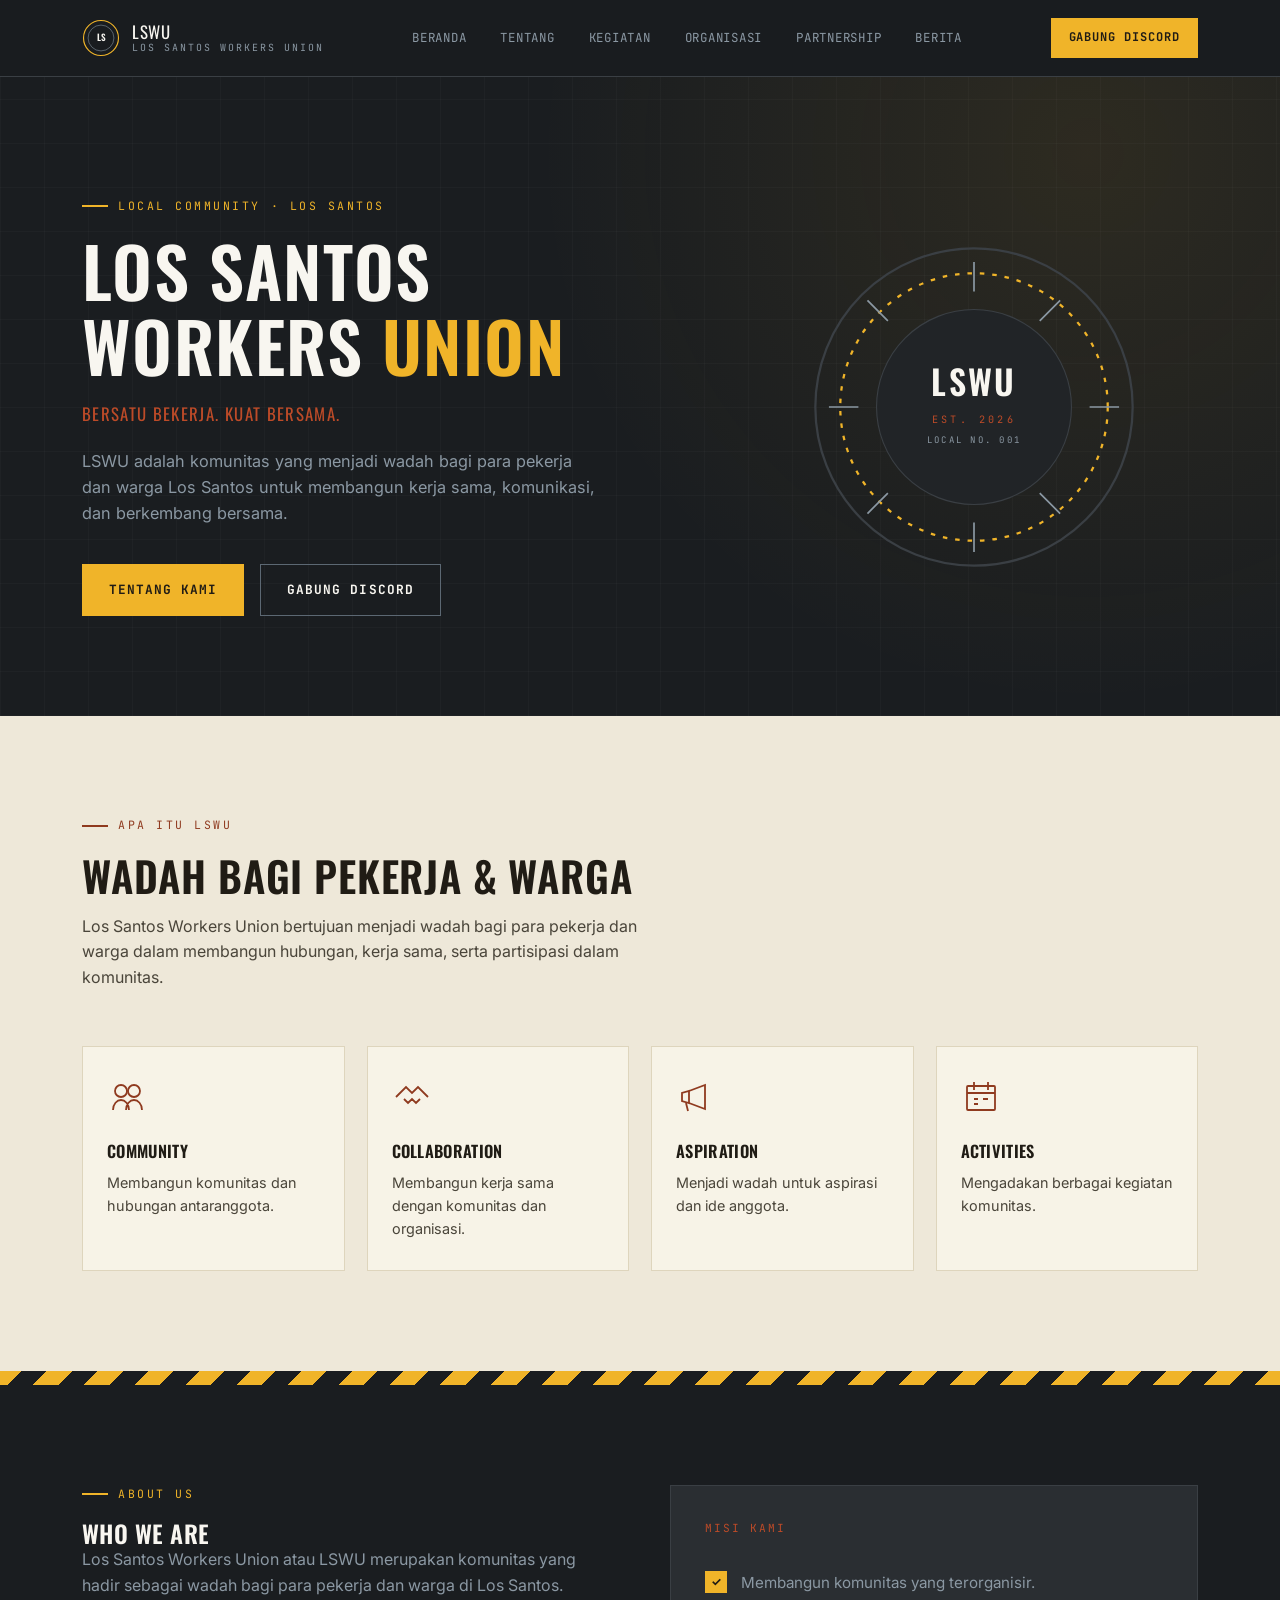
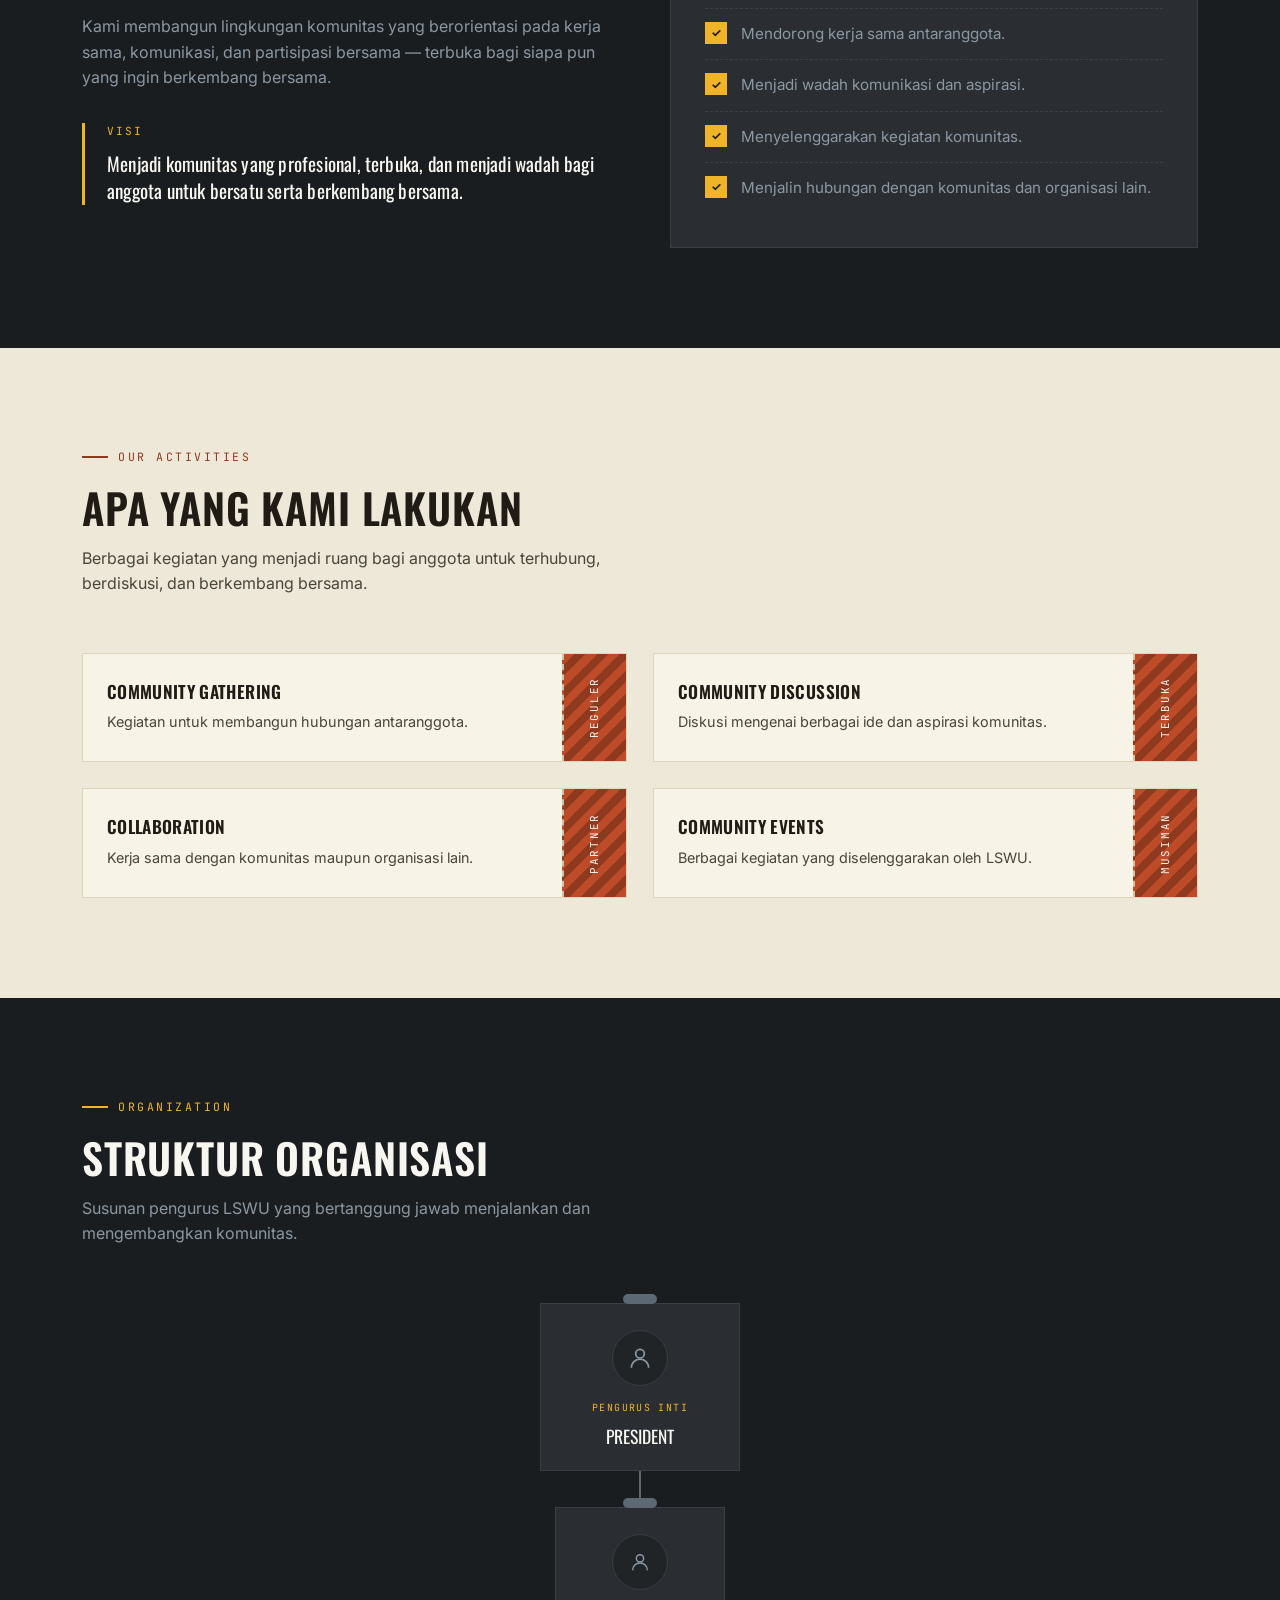
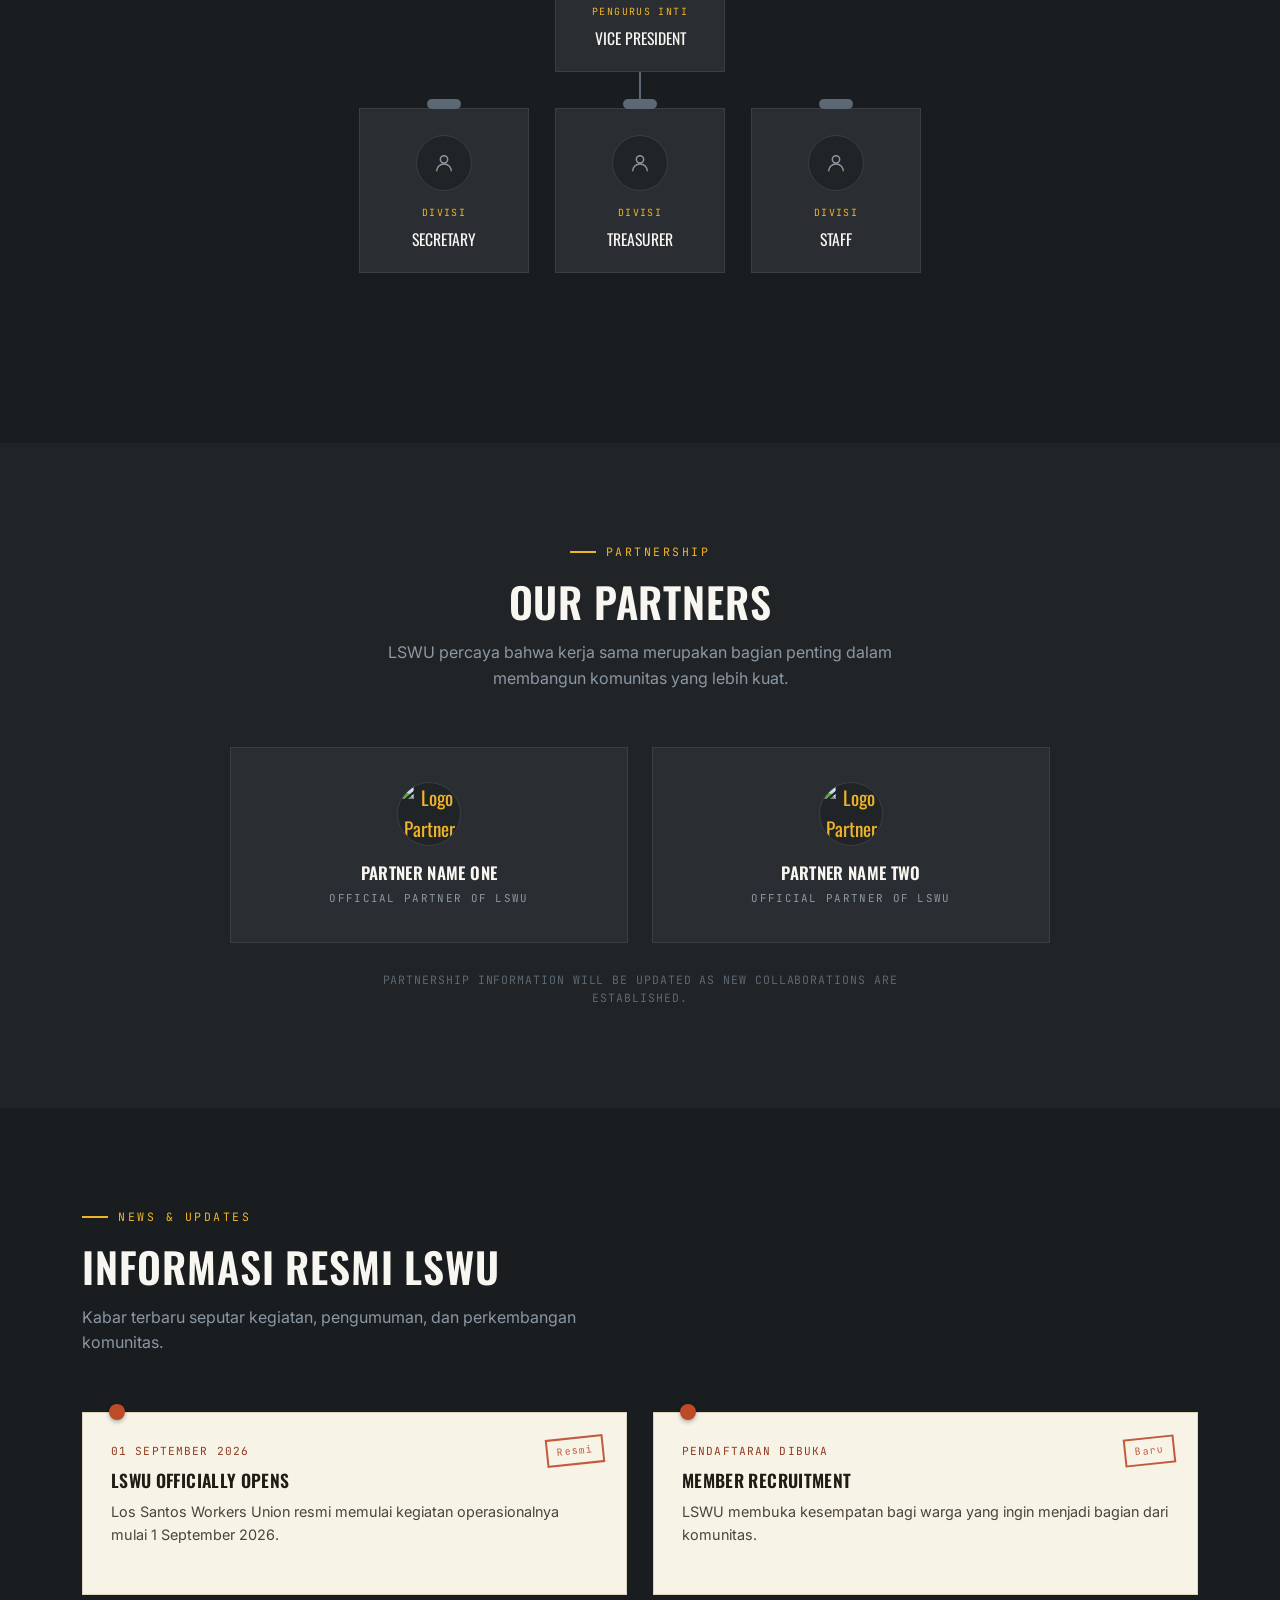
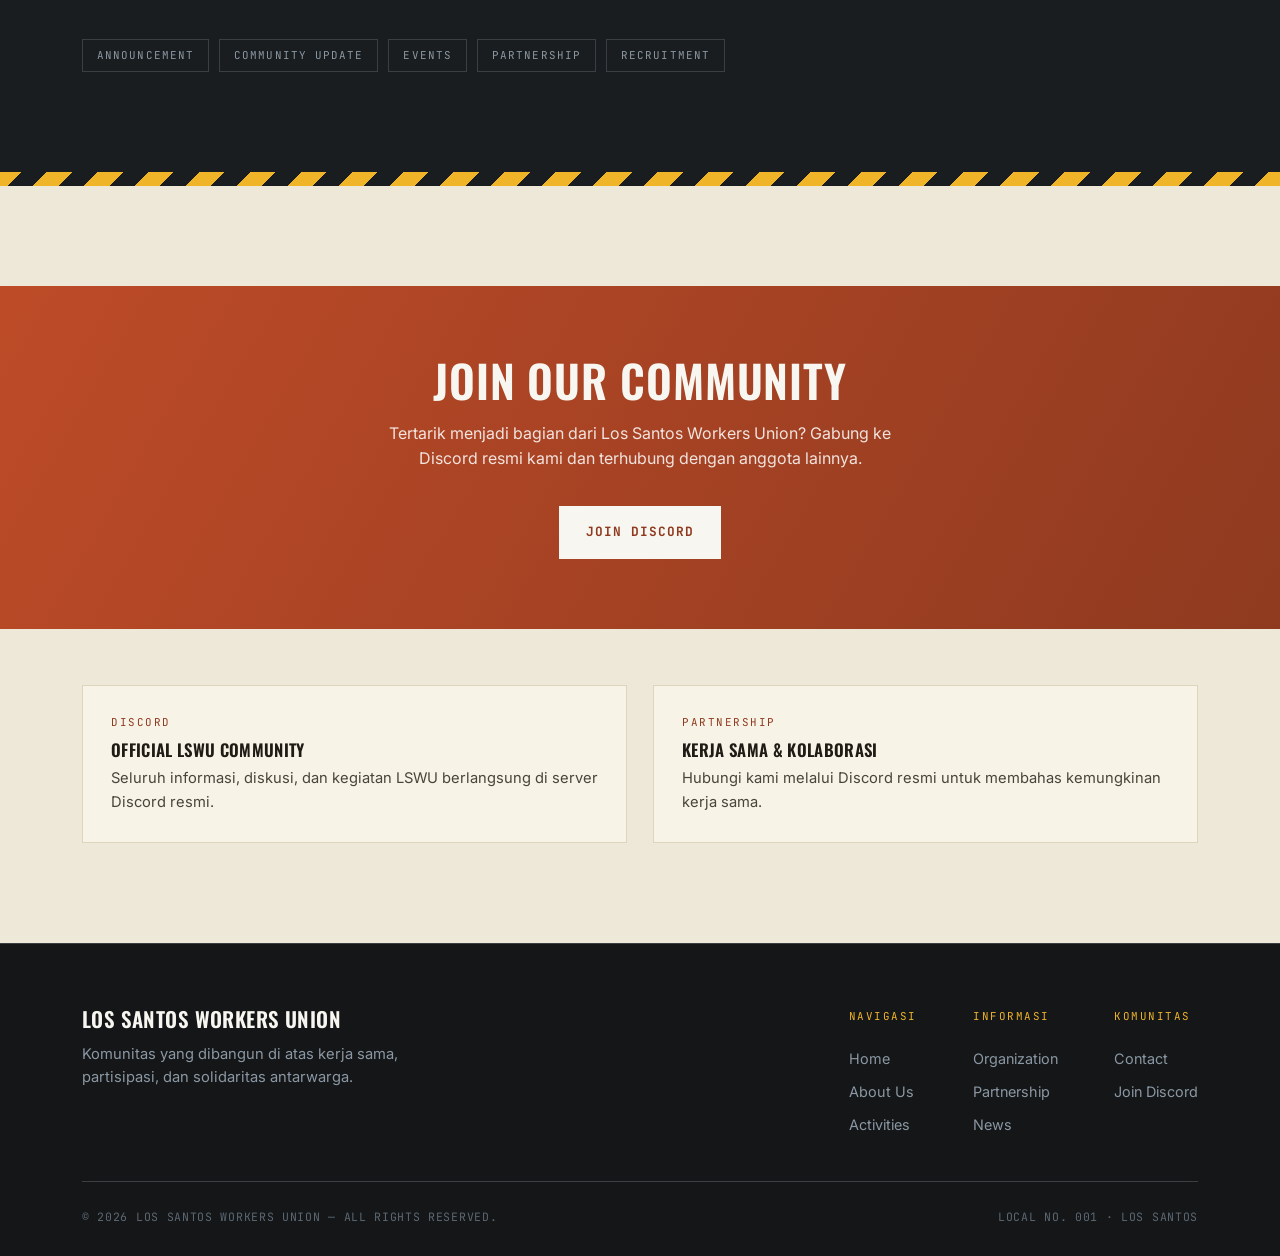
==== lswu-website.html @ d6a686f3 "lswu-website.html" ====
<!DOCTYPE html>
<html lang="id">
<head>
<meta charset="UTF-8">
<meta name="viewport" content="width=device-width, initial-scale=1.0">
<title>Los Santos Workers Union — LSWU</title>
<link rel="preconnect" href="https://fonts.googleapis.com">
<link rel="preconnect" href="https://fonts.gstatic.com" crossorigin>
<link href="https://fonts.googleapis.com/css2?family=Oswald:wght@400;500;600;700&family=Inter:wght@400;500;600;700&family=JetBrains+Mono:wght@400;500;700&display=swap" rel="stylesheet">
<style>
  :root{
    --charcoal:#1a1d20;
    --charcoal-2:#212427;
    --concrete:#2a2e32;
    --concrete-line:#3a3f44;
    --paper:#eee8d9;
    --paper-card:#f7f3e7;
    --ink:#201c15;
    --ink-soft:#4a453a;
    --steel:#8b98a3;
    --steel-dark:#5c6873;
    --yellow:#f0b429;
    --yellow-dark:#c8930f;
    --rust:#bd4b28;
    --rust-dark:#8f3a1f;
    --white:#f8f6f0;

    --font-display:'Oswald', sans-serif;
    --font-body:'Inter', sans-serif;
    --font-mono:'JetBrains Mono', monospace;

    --radius:2px;
  }

  *{box-sizing:border-box;margin:0;padding:0;}
  html{scroll-behavior:smooth;}
  body{
    font-family:var(--font-body);
    background:var(--charcoal);
    color:var(--white);
    line-height:1.6;
    -webkit-font-smoothing:antialiased;
    overflow-x:hidden;
  }
  img{max-width:100%;display:block;}
  a{color:inherit;text-decoration:none;}
  ul{list-style:none;}

  h1,h2,h3,h4{
    font-family:var(--font-display);
    text-transform:uppercase;
    letter-spacing:0.02em;
    font-weight:600;
    line-height:1.08;
  }

  .eyebrow{
    font-family:var(--font-mono);
    font-size:0.72rem;
    letter-spacing:0.22em;
    text-transform:uppercase;
    color:var(--yellow);
    display:flex;
    align-items:center;
    gap:10px;
    margin-bottom:18px;
  }
  .eyebrow::before{
    content:"";
    width:26px;
    height:2px;
    background:var(--yellow);
    display:inline-block;
  }
  section .eyebrow.on-paper{color:var(--rust-dark);}
  section .eyebrow.on-paper::before{background:var(--rust-dark);}

  :focus-visible{
    outline:3px solid var(--yellow);
    outline-offset:3px;
  }

  .wrap{
    max-width:1180px;
    margin:0 auto;
    padding:0 32px;
  }

  /* ---------- RIVET / TEXTURE UTILS ---------- */
  .riveted{
    position:relative;
    border:1px solid var(--concrete-line);
  }
  .riveted::before,.riveted::after{
    content:"";
    position:absolute;
    width:7px;height:7px;
    border-radius:50%;
    background:radial-gradient(circle at 35% 35%, #9aa4ab, #4b5359 70%);
    top:10px;
  }
  .riveted::before{left:10px;}
  .riveted::after{right:10px;}

  .hazard-divider{
    height:14px;
    width:100%;
    background:repeating-linear-gradient(
      -45deg,
      var(--yellow) 0 18px,
      var(--charcoal) 18px 36px
    );
    background-color: var(--charcoal);
  }

  /* ---------- NAV ---------- */
  header{
    position:sticky;
    top:0;
    z-index:100;
    background:rgba(26,29,32,0.92);
    backdrop-filter:blur(6px);
    border-bottom:1px solid var(--concrete-line);
  }
  nav.wrap{
    display:flex;
    align-items:center;
    justify-content:space-between;
    height:76px;
  }
  .brand{
    display:flex;
    align-items:center;
    gap:12px;
  }
  .brand-mark{width:38px;height:38px;flex-shrink:0;}
  .brand-text{
    font-family:var(--font-display);
    font-size:1.05rem;
    letter-spacing:0.04em;
    line-height:1.05;
  }
  .brand-text span{
    display:block;
    font-family:var(--font-mono);
    font-size:0.62rem;
    letter-spacing:0.2em;
    color:var(--steel);
    text-transform:uppercase;
    margin-top:2px;
  }
  .nav-links{
    display:flex;
    gap:34px;
    font-family:var(--font-mono);
    font-size:0.78rem;
    letter-spacing:0.06em;
    text-transform:uppercase;
  }
  .nav-links a{
    color:var(--steel);
    position:relative;
    padding:6px 0;
    transition:color .2s ease;
  }
  .nav-links a:hover, .nav-links a:focus-visible{color:var(--white);}
  .nav-links a::after{
    content:"";
    position:absolute;
    left:0;bottom:0;
    width:0;height:2px;
    background:var(--yellow);
    transition:width .2s ease;
  }
  .nav-links a:hover::after{width:100%;}

  .nav-cta{
    font-family:var(--font-mono);
    font-size:0.75rem;
    letter-spacing:0.08em;
    text-transform:uppercase;
    background:var(--yellow);
    color:var(--ink);
    padding:10px 18px;
    font-weight:700;
    border:none;
    cursor:pointer;
    transition:transform .15s ease, background .2s ease;
  }
  .nav-cta:hover{background:var(--white);transform:translateY(-2px);}

  .burger{
    display:none;
    flex-direction:column;
    gap:5px;
    background:none;
    border:none;
    cursor:pointer;
    padding:6px;
  }
  .burger span{width:24px;height:2px;background:var(--white);}

  /* ---------- HERO ---------- */
  .hero{
    position:relative;
    padding:120px 0 100px;
    background:
      radial-gradient(circle at 85% 12%, rgba(240,180,41,0.09), transparent 45%),
      repeating-linear-gradient(0deg, rgba(255,255,255,0.025) 0 1px, transparent 1px 44px),
      repeating-linear-gradient(90deg, rgba(255,255,255,0.025) 0 1px, transparent 1px 44px),
      var(--charcoal);
    overflow:hidden;
  }
  .hero-grid{
    display:grid;
    grid-template-columns:1.15fr 0.85fr;
    gap:64px;
    align-items:center;
  }
  .hero h1{
    font-size:clamp(2.6rem, 5.4vw, 4.6rem);
    color:var(--white);
    opacity:0;
    transform:translateY(18px);
    animation:riseIn .7s ease forwards .1s;
  }
  .hero h1 em{
    font-style:normal;
    color:var(--yellow);
  }
  .hero-sub{
    font-family:var(--font-display);
    text-transform:uppercase;
    font-size:1.05rem;
    letter-spacing:0.08em;
    color:var(--rust);
    margin:18px 0 20px;
    opacity:0;
    transform:translateY(18px);
    animation:riseIn .7s ease forwards .25s;
  }
  .hero p.lead{
    max-width:520px;
    color:var(--steel);
    font-size:1.02rem;
    opacity:0;
    transform:translateY(18px);
    animation:riseIn .7s ease forwards .4s;
  }
  .hero-actions{
    display:flex;
    gap:16px;
    margin-top:38px;
    flex-wrap:wrap;
    opacity:0;
    transform:translateY(18px);
    animation:riseIn .7s ease forwards .55s;
  }
  @keyframes riseIn{to{opacity:1;transform:translateY(0);}}

  .btn{
    font-family:var(--font-mono);
    font-size:0.8rem;
    letter-spacing:0.08em;
    text-transform:uppercase;
    padding:15px 26px;
    font-weight:700;
    display:inline-flex;
    align-items:center;
    gap:10px;
    border:1px solid transparent;
    cursor:pointer;
    transition:transform .15s ease, background .2s ease, color .2s ease, border-color .2s ease;
  }
  .btn-primary{background:var(--yellow);color:var(--ink);}
  .btn-primary:hover{background:var(--white);transform:translateY(-2px);}
  .btn-ghost{border-color:var(--steel-dark);color:var(--white);}
  .btn-ghost:hover{border-color:var(--yellow);color:var(--yellow);transform:translateY(-2px);}

  /* union seal badge */
  .seal-wrap{
    display:flex;
    justify-content:center;
    align-items:center;
  }
  .seal{
    width:min(340px, 80vw);
    height:min(340px, 80vw);
    animation:spinSlow 60s linear infinite;
  }
  @media (prefers-reduced-motion: reduce){
    .seal{animation:none;}
    .hero h1,.hero-sub,.hero p.lead,.hero-actions{animation:none;opacity:1;transform:none;}
  }
  @keyframes spinSlow{to{transform:rotate(360deg);}}

  /* ---------- SECTION BASE ---------- */
  section{padding:100px 0;}
  .section-dark{background:var(--charcoal);}
  .section-paper{background:var(--paper);color:var(--ink);}
  .section-charcoal2{background:var(--charcoal-2);}

  .section-head{
    max-width:640px;
    margin-bottom:56px;
  }
  .section-head h2{
    font-size:clamp(1.8rem, 3.4vw, 2.6rem);
  }
  .section-dark .section-head h2, .section-charcoal2 .section-head h2{color:var(--white);}
  .section-paper .section-head h2{color:var(--ink);}
  .section-head p{
    margin-top:16px;
    max-width:560px;
  }
  .section-dark .section-head p, .section-charcoal2 .section-head p{color:var(--steel);}
  .section-paper .section-head p{color:var(--ink-soft);}

  .reveal{
    opacity:0;
    transform:translateY(24px);
    transition:opacity .6s ease, transform .6s ease;
  }
  .reveal.is-visible{opacity:1;transform:translateY(0);}

  /* ---------- WHAT WE DO GRID ---------- */
  .card-grid{
    display:grid;
    grid-template-columns:repeat(4, 1fr);
    gap:22px;
  }
  .task-card{
    background:var(--paper-card);
    border:1px solid #ded5bd;
    padding:30px 24px;
    transition:transform .2s ease, border-color .2s ease, box-shadow .2s ease;
  }
  .task-card:hover{
    transform:translateY(-6px);
    border-color:var(--rust);
    box-shadow:0 14px 28px rgba(0,0,0,0.15);
  }
  .task-icon{
    width:40px;height:40px;
    color:var(--rust-dark);
    margin-bottom:18px;
  }
  .task-card h3{
    font-size:1.02rem;
    color:var(--ink);
    margin-bottom:10px;
  }
  .task-card p{
    font-size:0.9rem;
    color:var(--ink-soft);
  }

  /* ---------- ABOUT ---------- */
  .about-grid{
    display:grid;
    grid-template-columns:1fr 1fr;
    gap:60px;
    align-items:start;
  }
  .about-copy p{color:var(--steel);margin-bottom:16px;max-width:540px;}
  .vision-block{
    border-left:3px solid var(--yellow);
    padding-left:22px;
    margin-top:32px;
  }
  .vision-block .label{
    font-family:var(--font-mono);
    font-size:0.7rem;
    letter-spacing:0.18em;
    text-transform:uppercase;
    color:var(--yellow);
    margin-bottom:10px;
  }
  .vision-block p{
    font-family:var(--font-display);
    font-size:1.2rem;
    text-transform:none;
    letter-spacing:0.01em;
    color:var(--white);
    line-height:1.4;
  }

  .checklist{
    background:var(--concrete);
    border:1px solid var(--concrete-line);
    padding:34px;
  }
  .checklist .label{
    font-family:var(--font-mono);
    font-size:0.7rem;
    letter-spacing:0.18em;
    text-transform:uppercase;
    color:var(--rust);
    margin-bottom:20px;
  }
  .checklist li{
    display:flex;
    gap:14px;
    padding:13px 0;
    border-bottom:1px dashed var(--concrete-line);
    color:var(--steel);
    font-size:0.95rem;
  }
  .checklist li:last-child{border-bottom:none;}
  .checklist li::before{
    content:"✓";
    flex-shrink:0;
    width:22px;height:22px;
    display:flex;
    align-items:center;
    justify-content:center;
    background:var(--yellow);
    color:var(--ink);
    font-size:0.75rem;
    font-weight:700;
  }

  /* ---------- ACTIVITIES (ticket cards) ---------- */
  .ticket-grid{
    display:grid;
    grid-template-columns:repeat(2, 1fr);
    gap:26px;
  }
  .ticket{
    display:grid;
    grid-template-columns:1fr auto;
    background:var(--paper-card);
    border:1px solid #ded5bd;
    position:relative;
    overflow:hidden;
    transition:transform .2s ease;
  }
  .ticket:hover{transform:translateY(-4px);}
  .ticket-main{padding:28px 24px;}
  .ticket-main h3{
    font-size:1.08rem;
    color:var(--ink);
    margin-bottom:10px;
  }
  .ticket-main p{
    font-size:0.9rem;
    color:var(--ink-soft);
  }
  .ticket-stub{
    width:64px;
    border-left:2px dashed #cfc4a4;
    display:flex;
    align-items:center;
    justify-content:center;
    background:repeating-linear-gradient(-45deg, var(--rust) 0 8px, var(--rust-dark) 8px 16px);
  }
  .ticket-stub span{
    writing-mode:vertical-rl;
    transform:rotate(180deg);
    font-family:var(--font-mono);
    font-size:0.68rem;
    letter-spacing:0.16em;
    color:var(--white);
    text-transform:uppercase;
  }

  /* ---------- ORGANIZATION ---------- */
  .org-tree{
    display:flex;
    flex-direction:column;
    align-items:center;
    gap:0;
    margin-bottom:70px;
  }
  .org-connector{
    width:2px;
    height:36px;
    background:var(--steel-dark);
  }
  .org-row{
    display:flex;
    gap:26px;
    justify-content:center;
    flex-wrap:wrap;
  }
  .id-badge{
    width:170px;
    background:var(--concrete);
    border:1px solid var(--concrete-line);
    position:relative;
    padding:26px 16px 20px;
    text-align:center;
    transition:transform .2s ease, border-color .2s ease;
  }
  .id-badge:hover{transform:translateY(-5px);border-color:var(--yellow);}
  .id-badge::before{
    content:"";
    position:absolute;
    top:-10px;left:50%;
    transform:translateX(-50%);
    width:34px;height:10px;
    border-radius:6px;
    background:var(--steel-dark);
  }
  .id-badge .avatar{
    width:56px;height:56px;
    margin:0 auto 14px;
    border-radius:50%;
    background:var(--charcoal-2);
    border:1px solid var(--concrete-line);
    display:flex;
    align-items:center;
    justify-content:center;
    color:var(--steel);
  }
  .id-badge .role{
    font-family:var(--font-mono);
    font-size:0.62rem;
    letter-spacing:0.14em;
    text-transform:uppercase;
    color:var(--yellow);
    margin-bottom:6px;
  }
  .id-badge .title{
    font-family:var(--font-display);
    font-size:0.98rem;
    color:var(--white);
    text-transform:uppercase;
  }
  .id-badge.lead{width:200px;}
  .id-badge.lead .title{font-size:1.1rem;}

  /* ---------- PARTNERSHIP ---------- */
  .partner-plaque{
    border:2px dashed var(--steel-dark);
    padding:60px 40px;
    text-align:center;
    max-width:680px;
    margin:0 auto;
  }
  .partner-plaque p{
    font-family:var(--font-display);
    font-size:1.15rem;
    text-transform:uppercase;
    letter-spacing:0.01em;
    color:var(--white);
    line-height:1.5;
  }
  .partner-plaque .sub{
    font-family:var(--font-mono);
    font-size:0.75rem;
    letter-spacing:0.1em;
    text-transform:uppercase;
    color:var(--steel);
    margin-top:16px;
  }

  .partner-grid{
    display:grid;
    grid-template-columns:repeat(2, 1fr);
    gap:24px;
    max-width:820px;
    margin:0 auto 28px;
  }
  .partner-card{
    background:var(--concrete);
    border:1px solid var(--concrete-line);
    padding:34px 28px;
    text-align:center;
    transition:transform .2s ease, border-color .2s ease;
  }
  .partner-card:hover{transform:translateY(-5px);border-color:var(--yellow);}
  .partner-logo{
    width:64px;height:64px;
    margin:0 auto 18px;
    border-radius:50%;
    background:var(--charcoal-2);
    border:1px solid var(--concrete-line);
    display:flex;
    align-items:center;
    justify-content:center;
    color:var(--yellow);
    font-family:var(--font-display);
    font-size:1.2rem;
    overflow:hidden;
  }
  .partner-logo img{
    width:100%;
    height:100%;
    object-fit:cover;
    border-radius:50%;
  }
  .partner-card h4{
    font-size:1.05rem;
    color:var(--white);
    text-transform:uppercase;
    margin-bottom:8px;
  }
  .partner-card .partner-tag{
    font-family:var(--font-mono);
    font-size:0.68rem;
    letter-spacing:0.12em;
    text-transform:uppercase;
    color:var(--steel);
  }
  .partner-note{
    text-align:center;
    font-family:var(--font-mono);
    font-size:0.72rem;
    letter-spacing:0.08em;
    text-transform:uppercase;
    color:var(--steel-dark);
    max-width:520px;
    margin:0 auto;
  }
  @media (max-width: 640px){
    .partner-grid{grid-template-columns:1fr;}
  }

  /* ---------- NEWS ---------- */
  .news-grid{
    display:grid;
    grid-template-columns:repeat(2, 1fr);
    gap:26px;
  }
  .notice{
    background:var(--paper-card);
    border:1px solid #ded5bd;
    padding:30px 28px;
    position:relative;
    transition:transform .2s ease;
  }
  .notice:hover{transform:translateY(-4px);}
  .notice::before{
    content:"";
    position:absolute;
    top:-9px;left:26px;
    width:16px;height:16px;
    border-radius:50%;
    background:var(--rust);
    box-shadow:0 2px 4px rgba(0,0,0,0.3);
  }
  .notice .date{
    font-family:var(--font-mono);
    font-size:0.7rem;
    letter-spacing:0.1em;
    text-transform:uppercase;
    color:var(--rust-dark);
    margin-bottom:10px;
  }
  .notice h3{
    font-size:1.1rem;
    color:var(--ink);
    margin-bottom:10px;
  }
  .notice p{
    font-size:0.9rem;
    color:var(--ink-soft);
    margin-bottom:18px;
  }
  .notice .stamp{
    position:absolute;
    top:24px;right:22px;
    font-family:var(--font-mono);
    font-size:0.62rem;
    letter-spacing:0.12em;
    color:var(--rust);
    border:2px solid var(--rust);
    padding:4px 9px;
    transform:rotate(8deg);
    opacity:0;
    transition:opacity .4s ease .3s, transform .4s ease .3s;
  }
  .notice.is-visible .stamp{opacity:0.9;transform:rotate(-6deg);}

  .tag-row{
    display:flex;
    gap:10px;
    flex-wrap:wrap;
    margin-top:44px;
  }
  .tag{
    font-family:var(--font-mono);
    font-size:0.68rem;
    letter-spacing:0.1em;
    text-transform:uppercase;
    padding:7px 14px;
    border:1px solid var(--concrete-line);
    color:var(--steel);
  }

  /* ---------- CONTACT / JOIN ---------- */
  .join-band{
    background:linear-gradient(120deg, var(--rust) 0%, var(--rust-dark) 100%);
    padding:70px 0;
    text-align:center;
  }
  .join-band h2{
    color:var(--white);
    font-size:clamp(1.9rem, 4vw, 2.8rem);
  }
  .join-band p{
    color:rgba(255,255,255,0.85);
    max-width:520px;
    margin:16px auto 34px;
  }

  .contact-grid{
    display:grid;
    grid-template-columns:repeat(2, 1fr);
    gap:26px;
    margin-top:56px;
  }
  .contact-card{
    background:var(--paper-card);
    border:1px solid #ded5bd;
    padding:28px;
  }
  .contact-card .label{
    font-family:var(--font-mono);
    font-size:0.68rem;
    letter-spacing:0.14em;
    text-transform:uppercase;
    color:var(--rust-dark);
    margin-bottom:10px;
  }
  .contact-card h4{
    font-size:1.05rem;
    color:var(--ink);
    margin-bottom:8px;
  }
  .contact-card p{color:var(--ink-soft);font-size:0.92rem;}

  /* ---------- FOOTER ---------- */
  footer{
    background:#141618;
    padding:64px 0 30px;
    border-top:1px solid var(--concrete-line);
  }
  .footer-grid{
    display:flex;
    justify-content:space-between;
    align-items:flex-start;
    flex-wrap:wrap;
    gap:40px;
    padding-bottom:40px;
    border-bottom:1px solid var(--concrete-line);
  }
  .footer-brand h3{
    font-size:1.3rem;
    color:var(--white);
    margin-bottom:12px;
  }
  .footer-brand p{
    color:var(--steel);
    max-width:340px;
    font-size:0.92rem;
  }
  .footer-links{
    display:flex;
    gap:56px;
    flex-wrap:wrap;
  }
  .footer-links .col .label{
    font-family:var(--font-mono);
    font-size:0.68rem;
    letter-spacing:0.14em;
    text-transform:uppercase;
    color:var(--yellow);
    margin-bottom:16px;
  }
  .footer-links a{
    display:block;
    color:var(--steel);
    font-size:0.9rem;
    padding:5px 0;
    transition:color .2s ease;
  }
  .footer-links a:hover{color:var(--white);}
  .footer-bottom{
    display:flex;
    justify-content:space-between;
    align-items:center;
    padding-top:26px;
    flex-wrap:wrap;
    gap:12px;
    font-family:var(--font-mono);
    font-size:0.72rem;
    letter-spacing:0.06em;
    color:var(--steel-dark);
    text-transform:uppercase;
  }

  /* ---------- RESPONSIVE ---------- */
  @media (max-width: 900px){
    .hero-grid{grid-template-columns:1fr;}
    .seal-wrap{order:-1;}
    .seal{width:220px;height:220px;margin-bottom:10px;}
    .card-grid{grid-template-columns:repeat(2,1fr);}
    .about-grid{grid-template-columns:1fr;gap:40px;}
    .ticket-grid{grid-template-columns:1fr;}
    .news-grid{grid-template-columns:1fr;}
    .contact-grid{grid-template-columns:1fr;}
    .nav-links{display:none;}
    .nav-cta{display:none;}
    .burger{display:flex;}
    section{padding:70px 0;}
  }
  @media (max-width: 900px){
    header.nav-open .nav-links{
      display:flex;
      flex-direction:column;
      position:absolute;
      top:76px;left:0;right:0;
      background:var(--charcoal-2);
      padding:24px 32px;
      gap:18px;
      border-bottom:1px solid var(--concrete-line);
    }
    header.nav-open .nav-cta{
      display:inline-flex;
      position:absolute;
      top:120px;
      right:32px;
    }
  }
  @media (max-width: 560px){
    .card-grid{grid-template-columns:1fr;}
    .wrap{padding:0 22px;}
    .org-row{gap:16px;}
  }
</style>
</head>
<body>

<header id="siteHeader">
  <nav class="wrap">
    <div class="brand">
      <svg class="brand-mark" viewBox="0 0 100 100" fill="none">
        <circle cx="50" cy="50" r="46" stroke="#f0b429" stroke-width="3"/>
        <circle cx="50" cy="50" r="34" stroke="#8b98a3" stroke-width="1.5"/>
        <text x="50" y="58" text-anchor="middle" font-family="Oswald, sans-serif" font-size="24" fill="#f8f6f0" font-weight="600">LS</text>
      </svg>
      <div class="brand-text">LSWU<span>Los Santos Workers Union</span></div>
    </div>
    <ul class="nav-links">
      <li><a href="#home">Beranda</a></li>
      <li><a href="#about">Tentang</a></li>
      <li><a href="#activities">Kegiatan</a></li>
      <li><a href="#organization">Organisasi</a></li>
      <li><a href="#partnership">Partnership</a></li>
      <li><a href="#news">Berita</a></li>
    </ul>
    <a href="#contact" class="nav-cta">Gabung Discord</a>
    <button class="burger" id="burgerBtn" aria-label="Buka menu navigasi" aria-expanded="false">
      <span></span><span></span><span></span>
    </button>
  </nav>
</header>

<main>

  <!-- HOME / HERO -->
  <section class="hero" id="home">
    <div class="wrap hero-grid">
      <div>
        <div class="eyebrow">Local Community &middot; Los Santos</div>
        <h1>LOS SANTOS<br>WORKERS <em>UNION</em></h1>
        <div class="hero-sub">Bersatu Bekerja. Kuat Bersama.</div>
        <p class="lead">LSWU adalah komunitas yang menjadi wadah bagi para pekerja dan warga Los Santos untuk membangun kerja sama, komunikasi, dan berkembang bersama.</p>
        <div class="hero-actions">
          <a href="#about" class="btn btn-primary">Tentang Kami</a>
          <a href="#contact" class="btn btn-ghost">Gabung Discord</a>
        </div>
      </div>
      <div class="seal-wrap">
        <svg class="seal" viewBox="0 0 300 300" fill="none">
          <circle cx="150" cy="150" r="140" stroke="#3a3f44" stroke-width="2"/>
          <circle cx="150" cy="150" r="118" stroke="#f0b429" stroke-width="2" stroke-dasharray="4 7"/>
          <g fill="none" stroke="#8b98a3" stroke-width="1.5">
            <path d="M150 22 v26 M150 252 v26 M22 150 h26 M252 150 h26"/>
            <path d="M56 56 l18 18 M226 56 l-18 18 M56 244 l18 -18 M226 244 l-18 -18"/>
          </g>
          <circle cx="150" cy="150" r="86" fill="#212427" stroke="#3a3f44" stroke-width="1"/>
          <text x="150" y="140" text-anchor="middle" font-family="Oswald, sans-serif" font-size="30" letter-spacing="2" fill="#f8f6f0" font-weight="600">LSWU</text>
          <text x="150" y="164" text-anchor="middle" font-family="JetBrains Mono, monospace" font-size="9" letter-spacing="3" fill="#bd4b28">EST. 2026</text>
          <text x="150" y="182" text-anchor="middle" font-family="JetBrains Mono, monospace" font-size="8" letter-spacing="2" fill="#8b98a3">LOCAL NO. 001</text>
        </svg>
      </div>
    </div>
  </section>

  <!-- WHAT WE DO -->
  <section class="section-paper">
    <div class="wrap">
      <div class="section-head reveal">
        <div class="eyebrow on-paper">Apa itu LSWU</div>
        <h2>Wadah Bagi Pekerja &amp; Warga</h2>
        <p>Los Santos Workers Union bertujuan menjadi wadah bagi para pekerja dan warga dalam membangun hubungan, kerja sama, serta partisipasi dalam komunitas.</p>
      </div>
      <div class="card-grid">
        <div class="task-card reveal">
          <svg class="task-icon" viewBox="0 0 40 40" fill="none" stroke="currentColor" stroke-width="1.8">
            <circle cx="14" cy="14" r="6"/><circle cx="27" cy="14" r="6"/>
            <path d="M6 33c0-6 4-10 8-10s8 4 8 10M19 33c0-6 4-10 8-10s8 4 8 10"/>
          </svg>
          <h3>Community</h3>
          <p>Membangun komunitas dan hubungan antaranggota.</p>
        </div>
        <div class="task-card reveal">
          <svg class="task-icon" viewBox="0 0 40 40" fill="none" stroke="currentColor" stroke-width="1.8">
            <path d="M4 20l10-10 6 6 6-6 10 10"/>
            <path d="M12 22l4 4 4-4 4 4 4-4"/>
          </svg>
          <h3>Collaboration</h3>
          <p>Membangun kerja sama dengan komunitas dan organisasi.</p>
        </div>
        <div class="task-card reveal">
          <svg class="task-icon" viewBox="0 0 40 40" fill="none" stroke="currentColor" stroke-width="1.8">
            <path d="M6 16v8l7 2V14z"/><path d="M13 14l16-6v24l-16-6"/>
            <path d="M10 26l2 8"/>
          </svg>
          <h3>Aspiration</h3>
          <p>Menjadi wadah untuk aspirasi dan ide anggota.</p>
        </div>
        <div class="task-card reveal">
          <svg class="task-icon" viewBox="0 0 40 40" fill="none" stroke="currentColor" stroke-width="1.8">
            <rect x="6" y="9" width="28" height="24" rx="1"/>
            <path d="M6 16h28M13 5v8M27 5v8"/>
            <path d="M13 22h4M22 22h5M13 27h4"/>
          </svg>
          <h3>Activities</h3>
          <p>Mengadakan berbagai kegiatan komunitas.</p>
        </div>
      </div>
    </div>
  </section>

  <div class="hazard-divider" role="presentation"></div>

  <!-- ABOUT -->
  <section class="section-dark" id="about">
    <div class="wrap about-grid">
      <div class="about-copy reveal">
        <div class="eyebrow">About Us</div>
        <h2>Who We Are</h2>
        <p>Los Santos Workers Union atau LSWU merupakan komunitas yang hadir sebagai wadah bagi para pekerja dan warga di Los Santos.</p>
        <p>Kami membangun lingkungan komunitas yang berorientasi pada kerja sama, komunikasi, dan partisipasi bersama &mdash; terbuka bagi siapa pun yang ingin berkembang bersama.</p>
        <div class="vision-block">
          <div class="label">Visi</div>
          <p>Menjadi komunitas yang profesional, terbuka, dan menjadi wadah bagi anggota untuk bersatu serta berkembang bersama.</p>
        </div>
      </div>
      <div class="checklist reveal">
        <div class="label">Misi Kami</div>
        <ul>
          <li>Membangun komunitas yang terorganisir.</li>
          <li>Mendorong kerja sama antaranggota.</li>
          <li>Menjadi wadah komunikasi dan aspirasi.</li>
          <li>Menyelenggarakan kegiatan komunitas.</li>
          <li>Menjalin hubungan dengan komunitas dan organisasi lain.</li>
        </ul>
      </div>
    </div>
  </section>

  <!-- ACTIVITIES -->
  <section class="section-paper" id="activities">
    <div class="wrap">
      <div class="section-head reveal">
        <div class="eyebrow on-paper">Our Activities</div>
        <h2>Apa yang Kami Lakukan</h2>
        <p>Berbagai kegiatan yang menjadi ruang bagi anggota untuk terhubung, berdiskusi, dan berkembang bersama.</p>
      </div>
      <div class="ticket-grid">
        <div class="ticket reveal">
          <div class="ticket-main">
            <h3>Community Gathering</h3>
            <p>Kegiatan untuk membangun hubungan antaranggota.</p>
          </div>
          <div class="ticket-stub"><span>Reguler</span></div>
        </div>
        <div class="ticket reveal">
          <div class="ticket-main">
            <h3>Community Discussion</h3>
            <p>Diskusi mengenai berbagai ide dan aspirasi komunitas.</p>
          </div>
          <div class="ticket-stub"><span>Terbuka</span></div>
        </div>
        <div class="ticket reveal">
          <div class="ticket-main">
            <h3>Collaboration</h3>
            <p>Kerja sama dengan komunitas maupun organisasi lain.</p>
          </div>
          <div class="ticket-stub"><span>Partner</span></div>
        </div>
        <div class="ticket reveal">
          <div class="ticket-main">
            <h3>Community Events</h3>
            <p>Berbagai kegiatan yang diselenggarakan oleh LSWU.</p>
          </div>
          <div class="ticket-stub"><span>Musiman</span></div>
        </div>
      </div>
    </div>
  </section>

  <!-- ORGANIZATION -->
  <section class="section-dark" id="organization">
    <div class="wrap">
      <div class="section-head reveal">
        <div class="eyebrow">Organization</div>
        <h2>Struktur Organisasi</h2>
        <p>Susunan pengurus LSWU yang bertanggung jawab menjalankan dan mengembangkan komunitas.</p>
      </div>

      <div class="org-tree reveal">
        <div class="id-badge lead">
          <div class="avatar">
            <svg width="26" height="26" viewBox="0 0 24 24" fill="none" stroke="currentColor" stroke-width="1.6"><circle cx="12" cy="8" r="4"/><path d="M4 21c0-4.4 3.6-8 8-8s8 3.6 8 8"/></svg>
          </div>
          <div class="role">Pengurus Inti</div>
          <div class="title">President</div>
        </div>
        <div class="org-connector"></div>
        <div class="id-badge">
          <div class="avatar">
            <svg width="22" height="22" viewBox="0 0 24 24" fill="none" stroke="currentColor" stroke-width="1.6"><circle cx="12" cy="8" r="4"/><path d="M4 21c0-4.4 3.6-8 8-8s8 3.6 8 8"/></svg>
          </div>
          <div class="role">Pengurus Inti</div>
          <div class="title">Vice President</div>
        </div>
        <div class="org-connector"></div>
        <div class="org-row">
          <div class="id-badge">
            <div class="avatar">
              <svg width="22" height="22" viewBox="0 0 24 24" fill="none" stroke="currentColor" stroke-width="1.6"><circle cx="12" cy="8" r="4"/><path d="M4 21c0-4.4 3.6-8 8-8s8 3.6 8 8"/></svg>
            </div>
            <div class="role">Divisi</div>
            <div class="title">Secretary</div>
          </div>
          <div class="id-badge">
            <div class="avatar">
              <svg width="22" height="22" viewBox="0 0 24 24" fill="none" stroke="currentColor" stroke-width="1.6"><circle cx="12" cy="8" r="4"/><path d="M4 21c0-4.4 3.6-8 8-8s8 3.6 8 8"/></svg>
            </div>
            <div class="role">Divisi</div>
            <div class="title">Treasurer</div>
          </div>
          <div class="id-badge">
            <div class="avatar">
              <svg width="22" height="22" viewBox="0 0 24 24" fill="none" stroke="currentColor" stroke-width="1.6"><circle cx="12" cy="8" r="4"/><path d="M4 21c0-4.4 3.6-8 8-8s8 3.6 8 8"/></svg>
            </div>
            <div class="role">Divisi</div>
            <div class="title">Staff</div>
          </div>
        </div>
      </div>
    </div>
  </section>

  <!-- PARTNERSHIP -->
  <section class="section-charcoal2" id="partnership">
    <div class="wrap">
      <div class="section-head reveal" style="margin-left:auto;margin-right:auto;text-align:center;">
        <div class="eyebrow" style="justify-content:center;">Partnership</div>
        <h2>Our Partners</h2>
        <p style="margin-left:auto;margin-right:auto;">LSWU percaya bahwa kerja sama merupakan bagian penting dalam membangun komunitas yang lebih kuat.</p>
      </div>
      <div class="partner-grid">
        <!-- Ganti "logo-partner-1.png" dengan nama file logo partner (upload file logo ke folder yang sama dengan file HTML ini) -->
        <div class="partner-card reveal">
          <div class="partner-logo"><img src="logo-partner-1.png" alt="Logo Partner Name One"></div>
          <h4>Partner Name One</h4>
          <div class="partner-tag">Official Partner of LSWU</div>
        </div>
        <!-- Ganti "logo-partner-2.png" dengan nama file logo partner kedua -->
        <div class="partner-card reveal">
          <div class="partner-logo"><img src="logo-partner-2.png" alt="Logo Partner Name Two"></div>
          <h4>Partner Name Two</h4>
          <div class="partner-tag">Official Partner of LSWU</div>
        </div>
      </div>
      <p class="partner-note reveal">Partnership information will be updated as new collaborations are established.</p>
    </div>
  </section>

  <!-- NEWS -->
  <section class="section-dark" id="news">
    <div class="wrap">
      <div class="section-head reveal">
        <div class="eyebrow">News &amp; Updates</div>
        <h2>Informasi Resmi LSWU</h2>
        <p>Kabar terbaru seputar kegiatan, pengumuman, dan perkembangan komunitas.</p>
      </div>
      <div class="news-grid">
        <article class="notice reveal">
          <div class="stamp">Resmi</div>
          <div class="date">01 September 2026</div>
          <h3>LSWU Officially Opens</h3>
          <p>Los Santos Workers Union resmi memulai kegiatan operasionalnya mulai 1 September 2026.</p>
        </article>
        <article class="notice reveal">
          <div class="stamp">Baru</div>
          <div class="date">Pendaftaran Dibuka</div>
          <h3>Member Recruitment</h3>
          <p>LSWU membuka kesempatan bagi warga yang ingin menjadi bagian dari komunitas.</p>
        </article>
      </div>
      <div class="tag-row reveal">
        <span class="tag">Announcement</span>
        <span class="tag">Community Update</span>
        <span class="tag">Events</span>
        <span class="tag">Partnership</span>
        <span class="tag">Recruitment</span>
      </div>
    </div>
  </section>

  <div class="hazard-divider" role="presentation"></div>

  <!-- CONTACT / JOIN -->
  <section class="section-paper" id="contact">
    <div class="join-band">
      <div class="wrap">
        <h2>Join Our Community</h2>
        <p>Tertarik menjadi bagian dari Los Santos Workers Union? Gabung ke Discord resmi kami dan terhubung dengan anggota lainnya.</p>
        <a href="#" class="btn" style="background:var(--white);color:var(--rust-dark);">Join Discord</a>
      </div>
    </div>
    <div class="wrap">
      <div class="contact-grid">
        <div class="contact-card reveal">
          <div class="label">Discord</div>
          <h4>Official LSWU Community</h4>
          <p>Seluruh informasi, diskusi, dan kegiatan LSWU berlangsung di server Discord resmi.</p>
        </div>
        <div class="contact-card reveal">
          <div class="label">Partnership</div>
          <h4>Kerja Sama &amp; Kolaborasi</h4>
          <p>Hubungi kami melalui Discord resmi untuk membahas kemungkinan kerja sama.</p>
        </div>
      </div>
    </div>
  </section>

</main>

<footer>
  <div class="wrap">
    <div class="footer-grid">
      <div class="footer-brand">
        <h3>Los Santos Workers Union</h3>
        <p>Komunitas yang dibangun di atas kerja sama, partisipasi, dan solidaritas antarwarga.</p>
      </div>
      <div class="footer-links">
        <div class="col">
          <div class="label">Navigasi</div>
          <a href="#home">Home</a>
          <a href="#about">About Us</a>
          <a href="#activities">Activities</a>
        </div>
        <div class="col">
          <div class="label">Informasi</div>
          <a href="#organization">Organization</a>
          <a href="#partnership">Partnership</a>
          <a href="#news">News</a>
        </div>
        <div class="col">
          <div class="label">Komunitas</div>
          <a href="#contact">Contact</a>
          <a href="#contact">Join Discord</a>
        </div>
      </div>
    </div>
    <div class="footer-bottom">
      <span>&copy; 2026 Los Santos Workers Union &mdash; All Rights Reserved.</span>
      <span>Local No. 001 &middot; Los Santos</span>
    </div>
  </div>
</footer>

<script>
  // Mobile nav toggle
  const burger = document.getElementById('burgerBtn');
  const header = document.getElementById('siteHeader');
  burger.addEventListener('click', () => {
    const open = header.classList.toggle('nav-open');
    burger.setAttribute('aria-expanded', open ? 'true' : 'false');
  });
  document.querySelectorAll('.nav-links a').forEach(a => {
    a.addEventListener('click', () => {
      header.classList.remove('nav-open');
      burger.setAttribute('aria-expanded', 'false');
    });
  });

  // Scroll reveal
  const revealEls = document.querySelectorAll('.reveal, .notice');
  const io = new IntersectionObserver((entries) => {
    entries.forEach(entry => {
      if (entry.isIntersecting) {
        entry.target.classList.add('is-visible');
        io.unobserve(entry.target);
      }
    });
  }, { threshold: 0.15 });
  revealEls.forEach(el => io.observe(el));
</script>

</body>
</html>
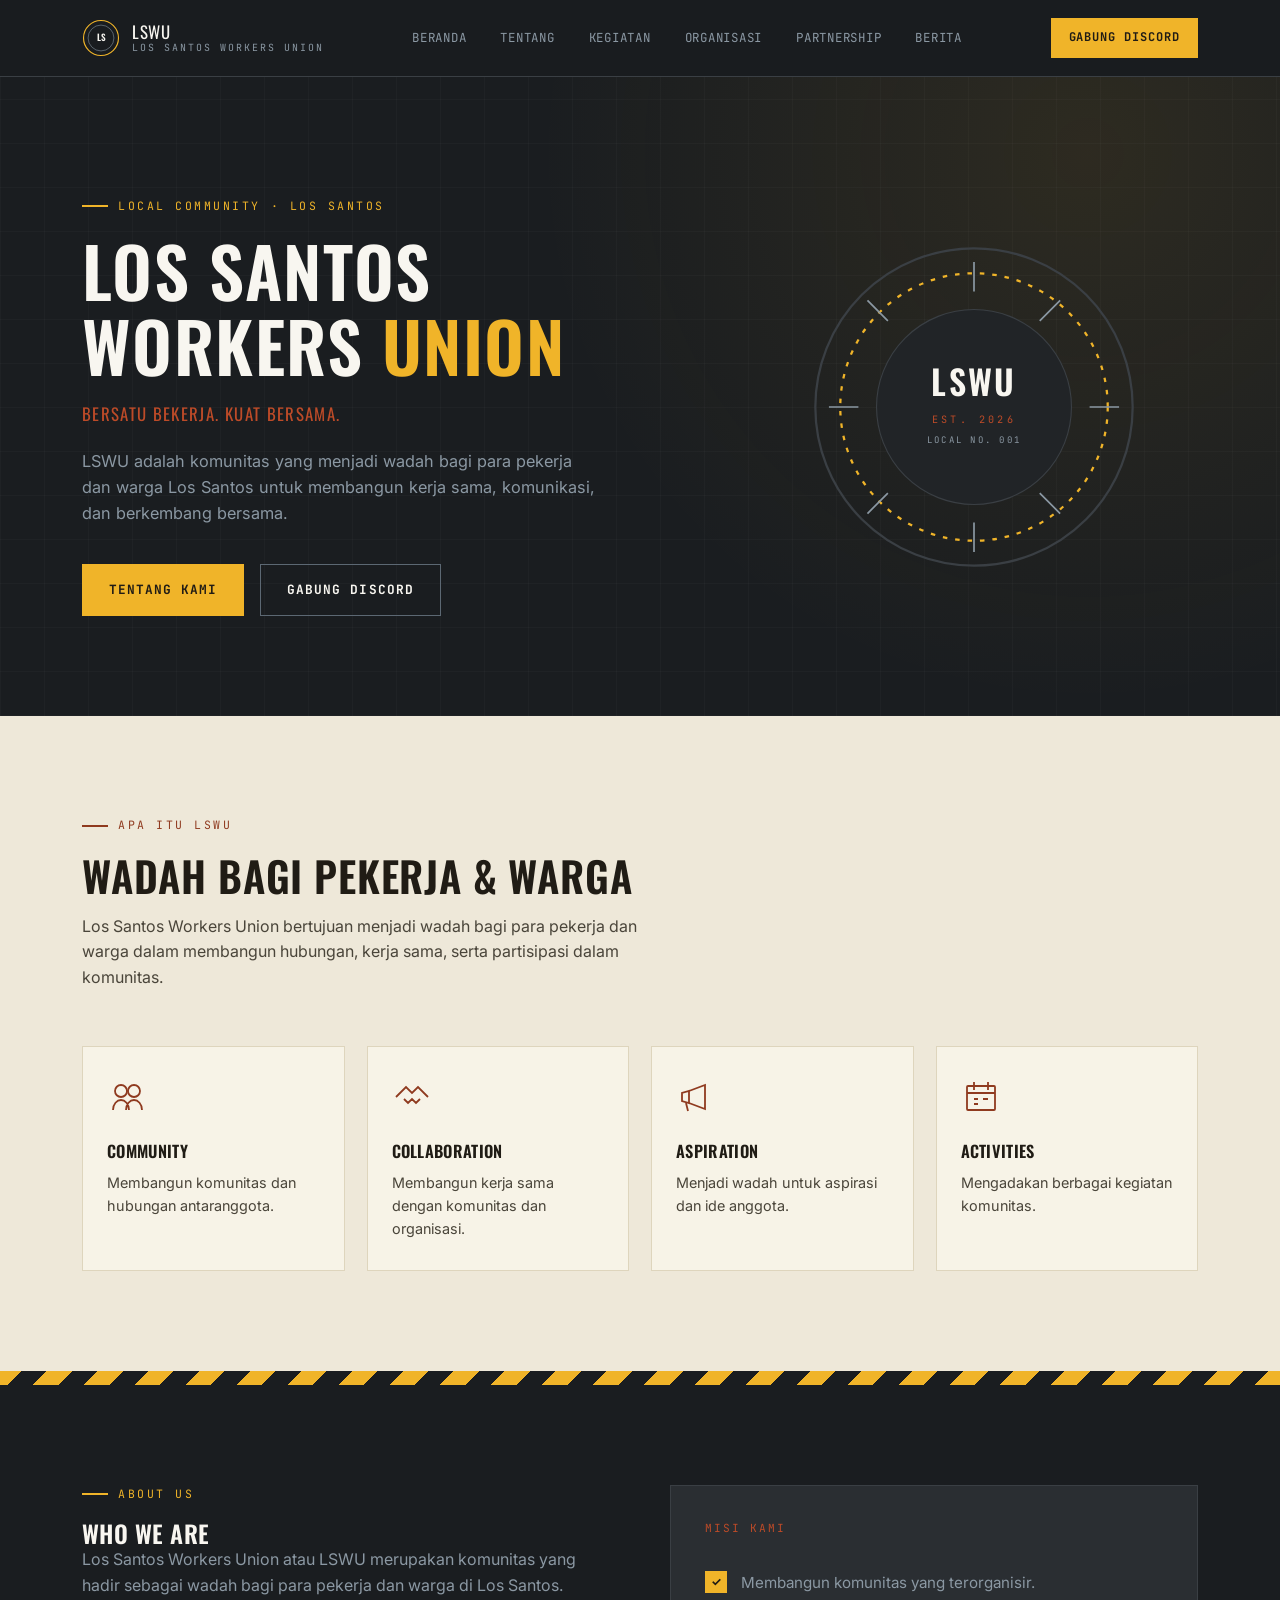
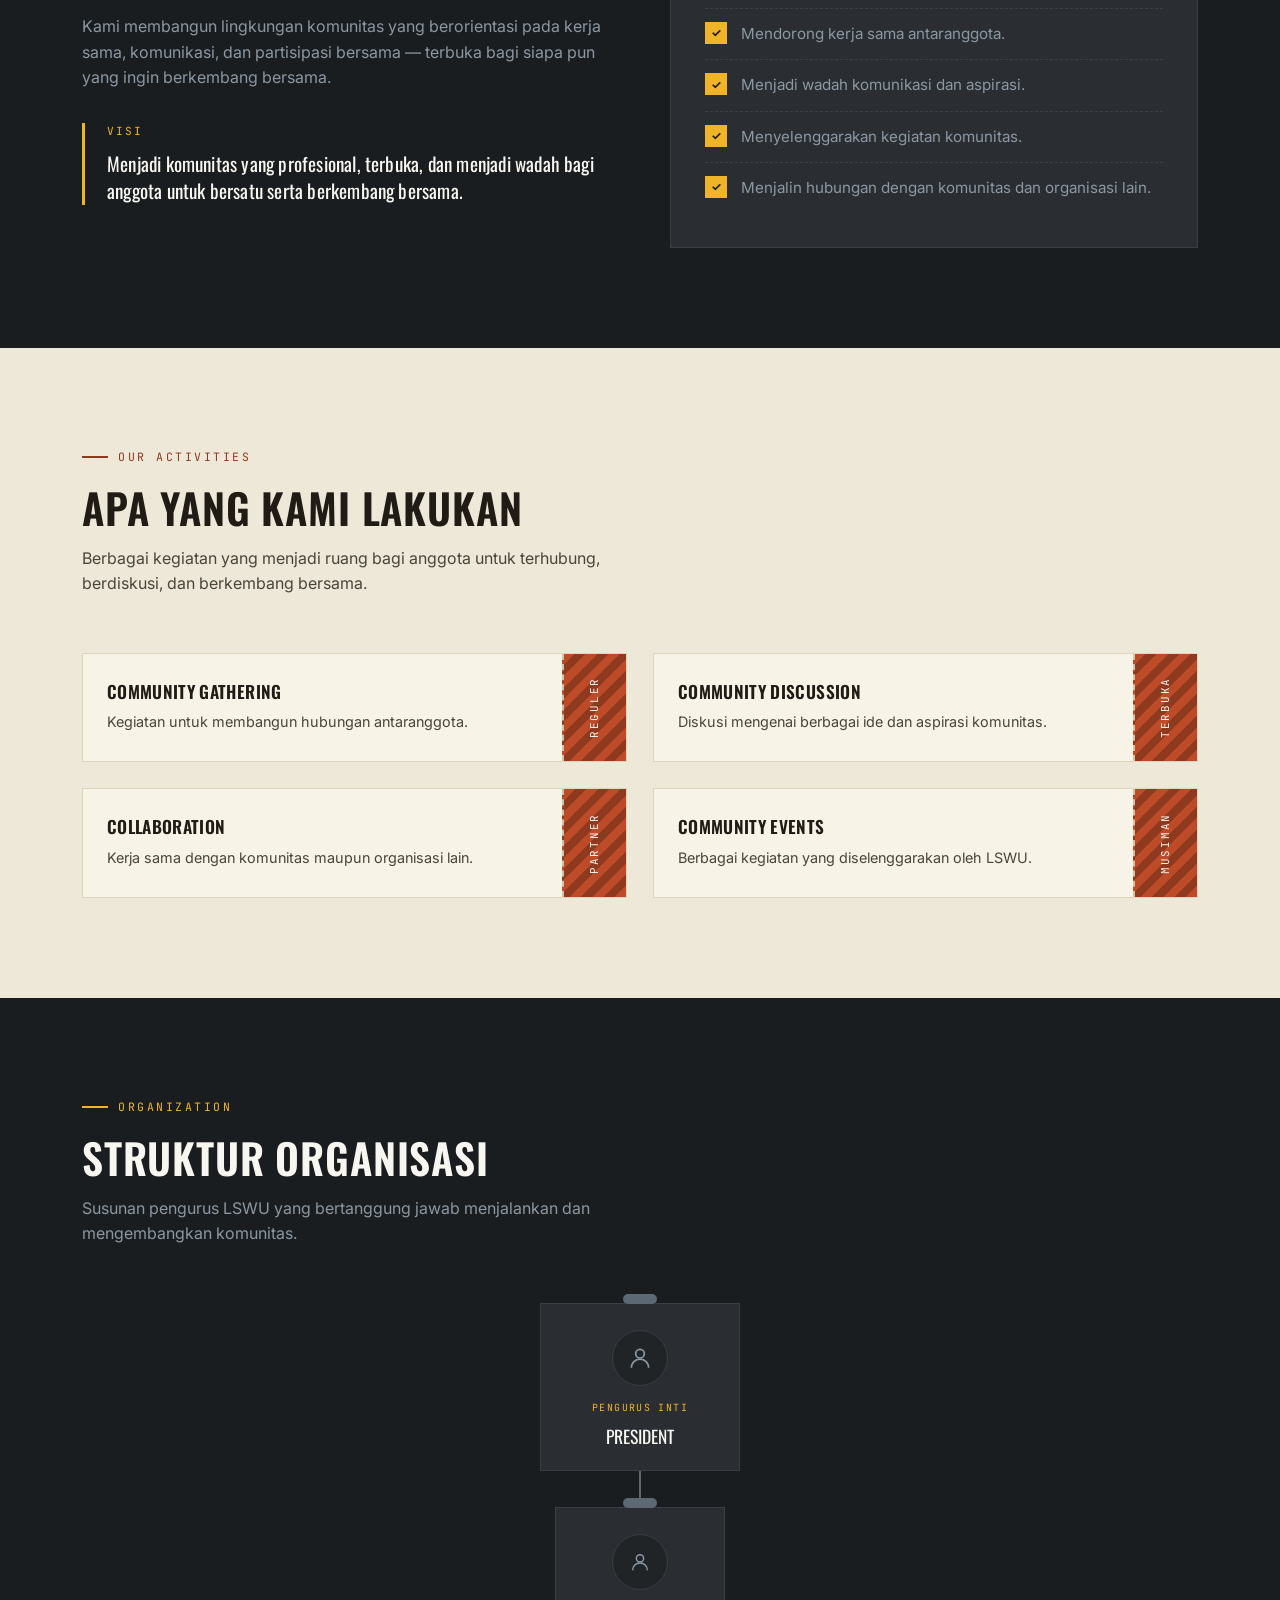
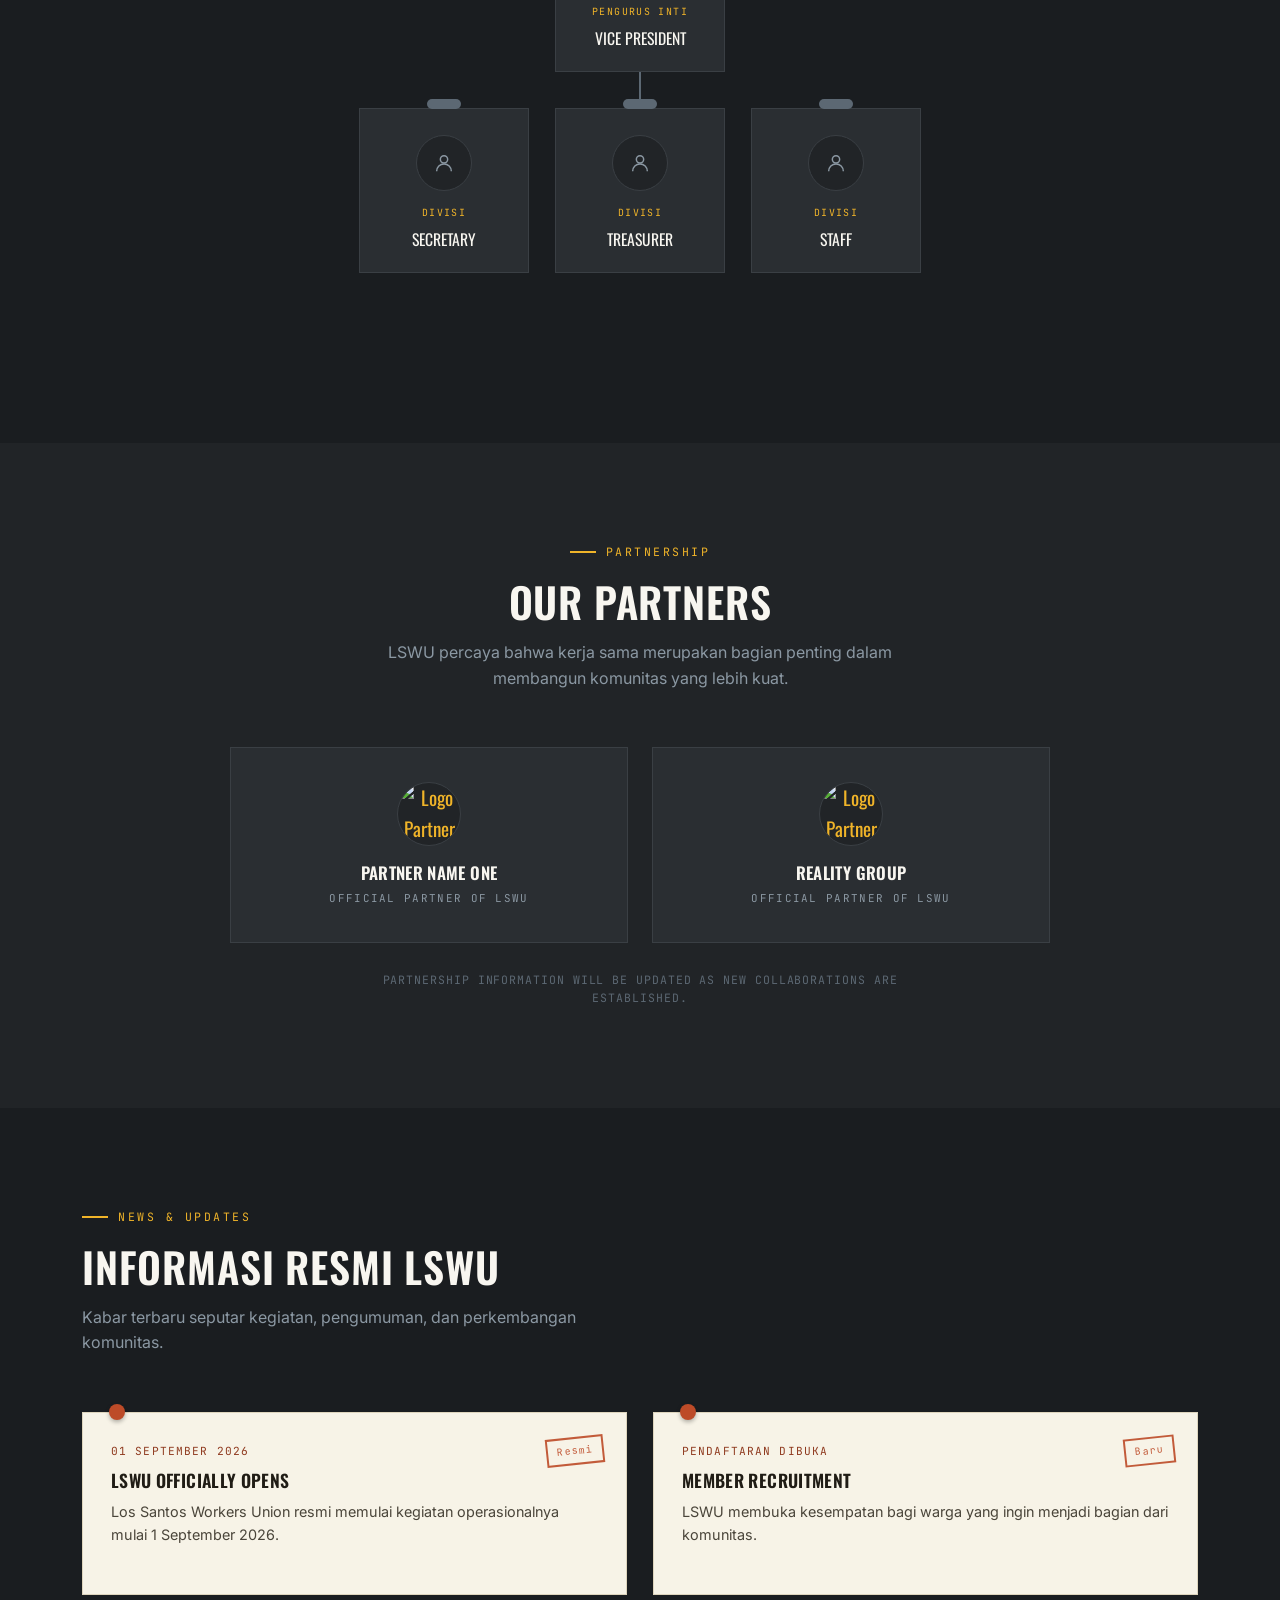
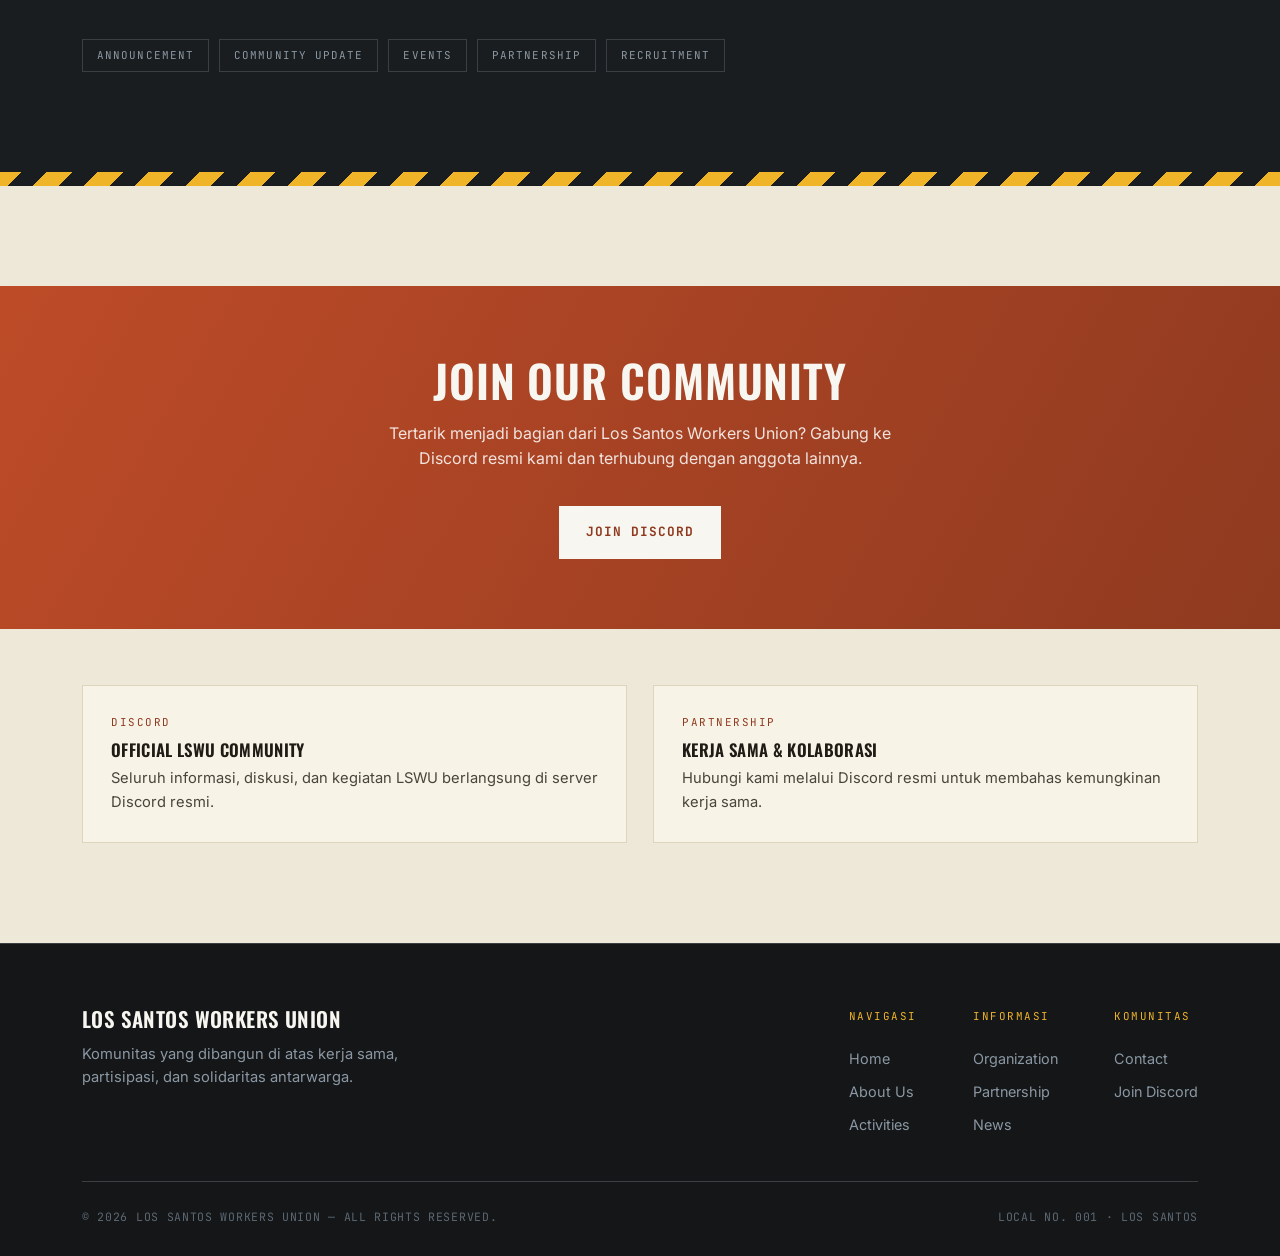
==== commit 6e89c6a0: "index.html" ====
--- a/lswu-website.html
+++ b/lswu-website.html
@@ -1075,8 +1075,8 @@
         </div>
         <!-- Ganti "logo-partner-2.png" dengan nama file logo partner kedua -->
         <div class="partner-card reveal">
-          <div class="partner-logo"><img src="logo-partner-2.png" alt="Logo Partner Name Two"></div>
-          <h4>Partner Name Two</h4>
+          <div class="partner-logo"><img src="Headquarter.jrg" alt="Logo Partner Name Two"></div>
+          <h4>Reality Group</h4>
           <div class="partner-tag">Official Partner of LSWU</div>
         </div>
       </div>
